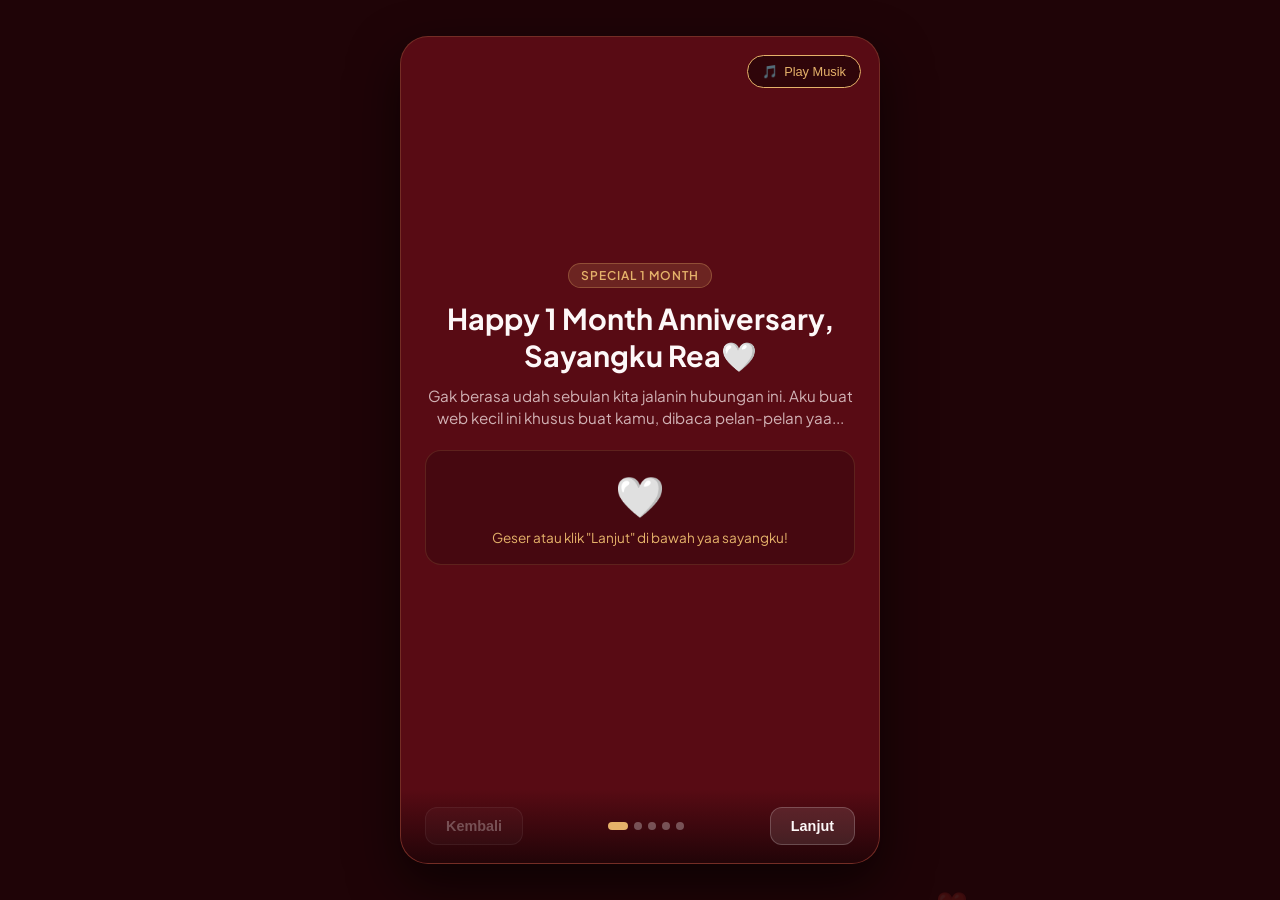
==== index.html/index.html @ ec97b92f "Add files via upload" ====
<!DOCTYPE html>
<html lang="id">
<head>
  <meta charset="UTF-8" />
  <meta name="viewport" content="width=device-width, initial-scale=1.0" />
  <title>Happy 1st Month, Sayangku Rea🤍</title>

  <!-- Google Fonts: Plus Jakarta Sans & Caveat (Tulisan Tangan) -->
  <link rel="preconnect" href="https://fonts.googleapis.com">
  <link rel="preconnect" href="https://fonts.gstatic.com" crossorigin>
  <link href="https://fonts.googleapis.com/css2?family=Caveat:wght@600;700&family=Plus+Jakarta+Sans:wght@400;500;600;700&display=swap" rel="stylesheet">

  <!-- Hubungkan ke File CSS -->
  <link rel="stylesheet" href="style.css">
</head>
<body>

  <!-- Background Love Melayang Naik -->
  <div class="floating-hearts-bg" id="hearts-container"></div>

  <div class="app-container">
    
    <!-- AUDIO PEMBANTU (Ganti URL mp3 jika ada lagu kesukaan kalian) -->
    <audio id="bg-music" loop preload="auto">
      <source src="ssstik.io_1792016127922.mp3" type="audio/mpeg">
    </audio>

    <!-- Tombol Musik -->
    <button class="music-btn" id="music-toggle" onclick="toggleMusic()">
      <span id="music-icon">🎵</span> <span id="music-text">Play Musik</span>
    </button>

    <!-- CONTAINER SLIDES -->
    <div class="slides-wrapper">

      <!-- SLIDE 1: WELCOME SCREEN -->
      <div class="slide active" id="slide-1">
        <div class="badge">Special 1 Month</div>
        <h1>Happy 1 Month Anniversary, Sayangku Rea🤍</h1>
        <p class="subtitle">Gak berasa udah sebulan kita jalanin hubungan ini. Aku buat web kecil ini khusus buat kamu, dibaca pelan-pelan yaa...</p>
        
        <div class="card-box" style="text-align: center; background: rgba(0,0,0,0.2);">
          <div style="font-size: 2.5rem; margin-bottom: 8px;">🤍</div>
          <p style="font-size: 0.85rem; color: var(--accent-gold);">Geser atau klik "Lanjut" di bawah yaa sayangku!</p>
        </div>
      </div>

      <!-- SLIDE 2: PERJALANAN 30 HARI -->
      <div class="slide" id="slide-2">
        <div class="badge">Refleksi Singkat</div>
        <h1>30 Hari Pertama Kita 🤍</h1>
        <p class="subtitle">Sebulan ini mungkin keliatannya singkat, tapi banyak banget cerita kecil yang bikin aku makin nyaman sama kamu.</p>

        <div class="card-box">
          <p style="font-size: 0.9rem; color: var(--text-light); line-height: 1.5;">
            "Makasih ya sayangku udah mau sabar nemenin aku, nemenin ngobrol hal-hal random, sampai dengerin keluh kesah aku. Kamu itu bikin hari-hari aku jauh lebih tenang tapi berwarna."
          </p>
        </div>

        <div class="card-box">
          <p style="font-size: 0.9rem; color: var(--text-light); line-height: 1.5;">
            "Semoga di bulan-bulan berikutnya hubungan kita lebih baik, makin terbuka, dan bisa lewati hal manis maupun sulit bareng-bareng."
          </p>
        </div>
      </div>

      <!-- SLIDE 3: ALBUM WANITA CANTIK -->
      <div class="slide" id="slide-3">
        <div class="badge">Favorite Views</div>
        <h1>Wanita Cantiknya Bragga🤍</h1>
        <p class="subtitle">Top four pap favv akuu🤍🤍🤍🤍.</p>

        <div class="polaroid-grid">
          <div class="polaroid" style="--rot: -3deg;">
            <img src="WhatsApp Image 2026-10-15 at 05.25.35 (2).jpeg?auto=format&fit=crop&w=400&q=80" alt="Foto Pacar 1">
            <div class="polaroid-caption">ini cantik banget gilaa!</div>
          </div>

          <div class="polaroid" style="--rot: 3deg;">
            <img src="WhatsApp Image 2026-10-15 at 05.25.35 (1).jpeg?auto=format&fit=crop&w=400&q=80" alt="Foto Pacar 2">
            <div class="polaroid-caption">Cemberuut gemecc</div>
          </div>

          <div class="polaroid" style="--rot: -2deg;">
            <img src="WhatsApp Image 2026-10-15 at 05.25.37.jpeg?auto=format&fit=crop&w=400&q=80" alt="Foto Pacar 3">
            <div class="polaroid-caption">ini seakan ngomong "aku yang paling baddie"</div>
          </div>

          <div class="polaroid" style="--rot: 4deg;">
            <img src="WhatsApp Image 2026-10-15 at 05.25.39.jpeg?auto=format&fit=crop&w=400&q=80" alt="Foto Pacar 4">
            <div class="polaroid-caption">manis banget ini senyum jujur</div>
          </div>
        </div>
      </div>

      <!-- SLIDE 4: HAL KECIL YANG BIKIN SAYANG -->
      <div class="slide" id="slide-4">
        <div class="badge">Things I Love</div>
        <h1>Hal Kecil tentang Kamu 🤍</h1>
        <p class="subtitle">Beberapa hal dari kamu yang tanpa kamu sadari selalu bikin aku bersyukur punya kamu.</p>

        <div class="checklist">
          <div class="check-item">
            <span class="check-icon">🤍</span>
            <span>Cara kamu perhatian sama hal-hal sepele.</span>
          </div>
          <div class="check-item">
            <span class="check-icon">🤍</span>
            <span>Ketawa kamu pas lagi cerita hal lucu.</span>
          </div>
          <div class="check-item">
            <span class="check-icon">🤍</span>
            <span>Momen pas kamu lagi ngambek tipis tapi gemes.</span>
          </div>
          <div class="check-item">
            <span class="check-icon">🤍</span>
            <span>Sikap kamu yang selalu berusaha ngertiin aku.</span>
          </div>
        </div>
      </div>

      <!-- SLIDE 5: SURAT DIGITAL & WhatsApp -->
      <div class="slide" id="slide-5">
        <div class="badge">Letter For You</div>
        <h1>Pesan Khusus Buat Kamu ✉️</h1>
        <p class="subtitle">Klik amplop di bawah ini untuk buka surat kecil dari aku ya sayangg!</p>

        <div class="envelope-wrapper" onclick="openLetter()">
          <div class="envelope">
            <div style="font-size: 2.5rem; margin-bottom: 8px;">💌</div>
            <div style="font-weight: 700; color: var(--accent-gold); font-size: 1rem;">Klik Untuk Buka Surat</div>
            <div style="font-size: 0.75rem; color: var(--text-muted); margin-top: 4px;">Khusus dibuka oleh pacar aku</div>
          </div>
        </div>

        
    </div>

    <!-- POPUP SURAT -->
    <div class="letter-popup" id="letter-modal">
      <div class="letter-content">
        <h2>Halo Sayangku..❤️</h2>
        <p>Happy 1 month anniversary bbyyy!</p>
        <p>Gak kerasa banget udah sebulan berlalu sejak kita mulai jalanin hubungan ini bareng-bareng. Thank you so much ya bbyy udah hadir dan bawa banyak warna baru di hari-hari aku.</p>
        <p>Aku tau kita masih sama-sama belajar dan penyesuaian, tapi aku happy banget lewati prosesnya bareng kamu. Makasih udah selalu sabar, nemenin obrolan random, dan bikin aku ngerasa nyaman.</p>
        <p>Semoga ke depannya kita makin saling sayangg, makin saling paham, dan bisa terus sama-sama ya. Love you❤️❤️❤️!</p>
        <button class="close-letter-btn" onclick="closeLetter()">Tutup Surat</button>
      </div>
    </div>

    <!-- NAVIGASI BOTTOM BAR -->
    <div class="nav-bar">
      <button class="btn-nav" id="btn-prev" onclick="changeSlide(-1)" disabled>Kembali</button>
      
      <div class="dots-indicator" id="dots-container">
        <div class="dot active"></div>
        <div class="dot"></div>
        <div class="dot"></div>
        <div class="dot"></div>
        <div class="dot"></div>
      </div>

      <button class="btn-nav" id="btn-next" onclick="changeSlide(1)">Lanjut</button>
    </div>

  </div>

  <!-- Hubungkan ke File JavaScript -->
  <script src="script.js"></script>
</body>
</html>
---- index.html/style.css ----
/* =========================================================
   1. VARIABEL & RESET DASAR
   ========================================================= */
:root {
  --bg-dark: #1F0407;
  --maroon-main: #580B14;
  --maroon-card: #3B060D;
  --maroon-light: #8A1524;
  --accent-gold: #E5B26A;
  --text-light: #FDF8F8;
  --text-muted: #D1B2B5;
  --font-sans: 'Plus Jakarta Sans', sans-serif;
  --font-hand: 'Caveat', cursive;
}

* {
  box-sizing: border-box;
  margin: 0;
  padding: 0;
}

body {
  background-color: var(--bg-dark);
  color: var(--text-light);
  font-family: var(--font-sans);
  min-height: 100vh;
  display: flex;
  justify-content: center;
  align-items: center;
  overflow-x: hidden;
  position: relative;
}

/* Container Animasi Love Melayang di Background */
.floating-hearts-bg {
  position: fixed;
  top: 0; left: 0; width: 100%; height: 100%;
  pointer-events: none;
  overflow: hidden;
  z-index: 0;
}

.floating-heart {
  position: absolute;
  bottom: -20px;
  color: rgba(255, 255, 255, 0.15);
  animation: riseUp linear infinite;
}

@keyframes riseUp {
  0% {
    transform: translateY(0) scale(0.6) rotate(0deg);
    opacity: 0;
  }
  20% {
    opacity: 0.6;
  }
  80% {
    opacity: 0.6;
  }
  100% {
    transform: translateY(-105vh) scale(1.2) rotate(360deg);
    opacity: 0;
  }
}

/* Container Pembungkus Aplikasi */
.app-container {
  width: 100%;
  max-width: 480px;
  height: 100vh;
  max-height: 860px;
  background: var(--maroon-main);
  box-shadow: 0 20px 50px rgba(0, 0, 0, 0.6);
  position: relative;
  display: flex;
  flex-direction: column;
  overflow: hidden;
  z-index: 1;
}

@media (min-width: 500px) {
  .app-container {
    border-radius: 28px;
    height: 92vh;
    border: 1px solid rgba(229, 178, 106, 0.2);
  }
}

/* =========================================================
   2. MUSIC PLAYER FLOATING
   ========================================================= */
.music-btn {
  position: absolute;
  top: 18px;
  right: 18px;
  z-index: 100;
  background: rgba(31, 4, 7, 0.7);
  border: 1px solid var(--accent-gold);
  color: var(--accent-gold);
  padding: 8px 14px;
  border-radius: 20px;
  font-size: 0.8rem;
  cursor: pointer;
  display: flex;
  align-items: center;
  gap: 6px;
  backdrop-filter: blur(8px);
  transition: all 0.3s ease;
}

.music-btn:hover {
  transform: scale(1.05);
  background: var(--accent-gold);
  color: var(--bg-dark);
}

/* =========================================================
   3. TAMPILAN SLIDE & NAVIGASI
   ========================================================= */
.slides-wrapper {
  flex: 1;
  position: relative;
  width: 100%;
  height: 100%;
}

.slide {
  position: absolute;
  top: 0; left: 0;
  width: 100%; height: 100%;
  padding: 30px 24px 90px 24px;
  display: flex;
  flex-direction: column;
  justify-content: center;
  align-items: center;
  text-align: center;
  opacity: 0;
  visibility: hidden;
  transition: all 0.5s cubic-bezier(0.4, 0, 0.2, 1);
  transform: translateY(20px);
  overflow-y: auto;
}

.slide.active {
  opacity: 1;
  visibility: visible;
  transform: translateY(0);
}

/* Tombol Navigasi Bawah */
.nav-bar {
  position: absolute;
  bottom: 0; left: 0; width: 100%;
  padding: 18px 24px;
  display: flex;
  justify-content: space-between;
  align-items: center;
  background: linear-gradient(to top, rgba(31,4,7,0.95), transparent);
  z-index: 10;
}

.btn-nav {
  background: rgba(255, 255, 255, 0.1);
  color: var(--text-light);
  border: 1px solid rgba(255, 255, 255, 0.2);
  padding: 10px 20px;
  border-radius: 12px;
  font-weight: 600;
  font-size: 0.9rem;
  cursor: pointer;
  transition: all 0.2s ease;
}

.btn-nav:hover:not(:disabled) {
  background: var(--accent-gold);
  color: var(--bg-dark);
  border-color: var(--accent-gold);
}

.btn-nav:disabled {
  opacity: 0.3;
  cursor: not-allowed;
}

.dots-indicator {
  display: flex;
  gap: 6px;
}

.dot {
  width: 8px;
  height: 8px;
  border-radius: 50%;
  background: rgba(255, 255, 255, 0.3);
  transition: all 0.3s ease;
}

.dot.active {
  background: var(--accent-gold);
  width: 20px;
  border-radius: 10px;
}

/* =========================================================
   4. ELEMEN DEKORASI & TEKS
   ========================================================= */
.badge {
  background: rgba(229, 178, 106, 0.15);
  color: var(--accent-gold);
  border: 1px solid rgba(229, 178, 106, 0.3);
  padding: 4px 12px;
  border-radius: 20px;
  font-size: 0.75rem;
  font-weight: 600;
  letter-spacing: 1px;
  margin-bottom: 12px;
  text-transform: uppercase;
}

h1 {
  font-size: 1.8rem;
  font-weight: 700;
  color: var(--text-light);
  margin-bottom: 10px;
  line-height: 1.3;
}

p.subtitle {
  color: var(--text-muted);
  font-size: 0.95rem;
  line-height: 1.5;
  margin-bottom: 20px;
}

.card-box {
  background: var(--maroon-card);
  border: 1px solid rgba(229, 178, 106, 0.15);
  border-radius: 16px;
  padding: 18px;
  width: 100%;
  margin-bottom: 12px;
  text-align: left;
}

/* =========================================================
   5. STYLES KHUSUS SLIDE 3: ALBUM WANITA CANTIK
   ========================================================= */
.polaroid-grid {
  display: grid;
  grid-template-columns: 1fr 1fr;
  gap: 12px;
  width: 100%;
  margin-top: 10px;
}

.polaroid {
  background: #FFFFFF;
  padding: 8px 8px 12px 8px;
  border-radius: 6px;
  box-shadow: 0 8px 16px rgba(0,0,0,0.4);
  transform: rotate(var(--rot));
  transition: all 0.3s ease;
}

.polaroid:hover {
  transform: scale(1.05) rotate(0deg);
  z-index: 5;
}

.polaroid img {
  width: 100%;
  height: 130px;
  object-fit: cover;
  border-radius: 4px;
}

.polaroid-caption {
  color: #222;
  font-family: var(--font-hand);
  font-size: 1.1rem;
  margin-top: 6px;
  text-align: center;
  line-height: 1.1;
}

/* =========================================================
   6. STYLES KHUSUS SLIDE 4: HAL KECIL
   ========================================================= */
.checklist {
  display: flex;
  flex-direction: column;
  gap: 10px;
  width: 100%;
}

.check-item {
  display: flex;
  align-items: center;
  gap: 12px;
  background: rgba(0, 0, 0, 0.2);
  padding: 12px 14px;
  border-radius: 12px;
  border: 1px solid rgba(255, 255, 255, 0.05);
  text-align: left;
  font-size: 0.9rem;
}

.check-icon {
  color: var(--accent-gold);
  font-size: 1.1rem;
}

/* =========================================================
   7. STYLES KHUSUS SLIDE 5: AMPLOP SURAT DIGITAL
   ========================================================= */
.envelope-wrapper {
  width: 100%;
  max-width: 280px;
  margin: 15px auto;
  cursor: pointer;
}

.envelope {
  background: var(--maroon-light);
  border: 2px dashed var(--accent-gold);
  border-radius: 16px;
  padding: 24px;
  position: relative;
  transition: all 0.3s ease;
}

.envelope:hover {
  transform: translateY(-4px);
  background: #9E1B2D;
}

.letter-popup {
  position: fixed;
  top: 0; left: 0; width: 100%; height: 100%;
  background: rgba(0, 0, 0, 0.85);
  backdrop-filter: blur(5px);
  z-index: 200;
  display: flex;
  justify-content: center;
  align-items: center;
  padding: 20px;
  opacity: 0;
  pointer-events: none;
  transition: all 0.3s ease;
}

.letter-popup.show {
  opacity: 1;
  pointer-events: auto;
}

.letter-content {
  background: #FFFBF5;
  color: #333;
  padding: 24px;
  border-radius: 20px;
  max-width: 400px;
  width: 100%;
  max-height: 80vh;
  overflow-y: auto;
  text-align: left;
  box-shadow: 0 10px 30px rgba(0,0,0,0.5);
  position: relative;
}

.letter-content h2 {
  font-family: var(--font-hand);
  font-size: 2rem;
  color: var(--maroon-main);
  margin-bottom: 12px;
}

.letter-content p {
  font-size: 0.95rem;
  line-height: 1.6;
  color: #444;
  margin-bottom: 12px;
}

.close-letter-btn {
  margin-top: 15px;
  width: 100%;
  background: var(--maroon-main);
  color: #fff;
  border: none;
  padding: 12px;
  border-radius: 10px;
  font-weight: 600;
  cursor: pointer;
}

/* Tombol WhatsApp */
.btn-wa {
  background: #25D366;
  color: #fff;
  text-decoration: none;
  padding: 12px 20px;
  border-radius: 12px;
  font-weight: 600;
  font-size: 0.9rem;
  display: inline-flex;
  align-items: center;
  gap: 8px;
  margin-top: 15px;
  box-shadow: 0 4px 12px rgba(37, 211, 102, 0.3);
}
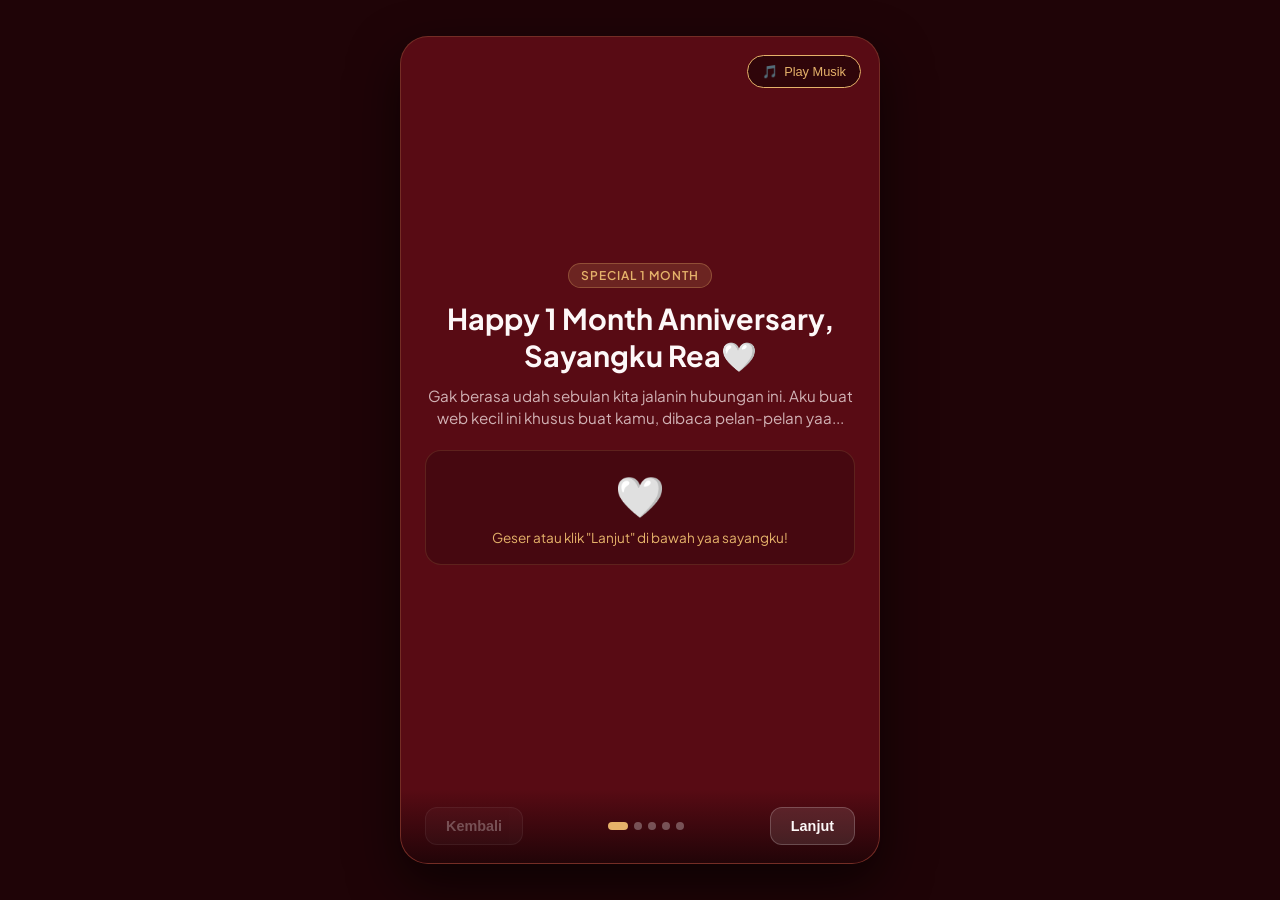
==== commit 369ea72f: "Add files via upload" ====
--- a/index.html/index.html
+++ b/index.html/index.html
@@ -15,11 +15,9 @@
 </head>
 <body>
 
-  <!-- Background Love Melayang Naik -->
-  <div class="floating-hearts-bg" id="hearts-container"></div>
 
   <div class="app-container">
-    
+    <div class="floating-hearts-bg" id="hearts-container"></div>
     <!-- AUDIO PEMBANTU (Ganti URL mp3 jika ada lagu kesukaan kalian) -->
     <audio id="bg-music" loop preload="auto">
       <source src="ssstik.io_1792016127922.mp3" type="audio/mpeg">
--- a/index.html/style.css
+++ b/index.html/style.css
@@ -33,11 +33,11 @@
 
 /* Container Animasi Love Melayang di Background */
 .floating-hearts-bg {
-  position: fixed;
+  position: absolute;
   top: 0; left: 0; width: 100%; height: 100%;
   pointer-events: none;
   overflow: hidden;
-  z-index: 0;
+  z-index: 1;
 }
 
 .floating-heart {
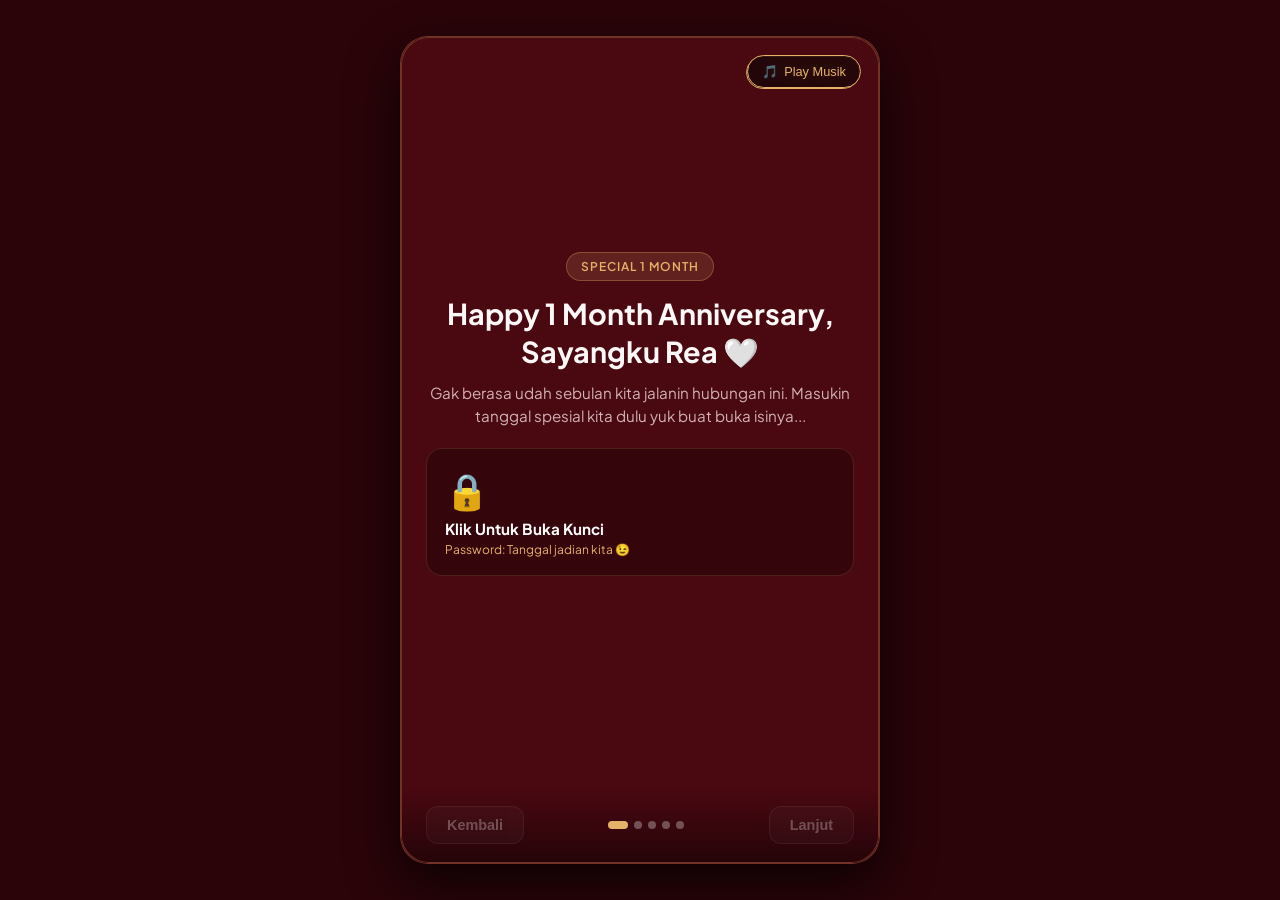
==== commit 1afa5c0b: "Add files via upload" ====
--- a/index.html/index.html
+++ b/index.html/index.html
@@ -167,3 +167,215 @@
   <script src="script.js"></script>
 </body>
 </html>
+<!DOCTYPE html>
+<html lang="id">
+<head>
+  <meta charset="UTF-8" />
+  <meta name="viewport" content="width=device-width, initial-scale=1.0" />
+  <title>Happy 1st Month, Rea! ❤️</title>
+
+  <!-- Google Fonts -->
+  <link rel="preconnect" href="https://fonts.googleapis.com">
+  <link rel="preconnect" href="https://fonts.gstatic.com" crossorigin>
+  <link href="https://fonts.googleapis.com/css2?family=Caveat:wght@600;700&family=Plus+Jakarta+Sans:wght@400;500;600;700&display=swap" rel="stylesheet">
+
+  <link rel="stylesheet" href="style.css">
+</head>
+<body>
+
+  <div class="app-container">
+    <!-- Kontainer Love Melayang di Dalam Frame -->
+    <div class="floating-hearts-bg" id="hearts-container"></div>
+    
+    <!-- Audio Background -->
+    <audio id="bg-music" loop preload="auto">
+      <source src="https://assets.mixkit.co/music/preview/mixkit-a-very-happy-ukulele-1108.mp3" type="audio/mpeg">
+    </audio>
+
+    <!-- Tombol Play Musik -->
+    <button class="music-btn" id="music-toggle" onclick="toggleMusic()">
+      <span id="music-icon">🎵</span> <span id="music-text">Play Musik</span>
+    </button>
+
+    <!-- CONTAINER SLIDES -->
+    <div class="slides-wrapper">
+
+      <!-- SLIDE 1: WELCOME SCREEN (DILENGKAPI TOMBOL BUKA KUNCI) -->
+      <div class="slide active" id="slide-1">
+        <div class="badge">SPECIAL 1 MONTH</div>
+        <h1>Happy 1 Month Anniversary, Sayangku Rea 🤍</h1>
+        <p class="subtitle">Gak berasa udah sebulan kita jalanin hubungan ini. Masukin tanggal spesial kita dulu yuk buat buka isinya...</p>
+        
+        <div class="card-box lock-box" onclick="openLockModal()">
+          <div class="lock-icon" id="lock-icon-display">🔒</div>
+          <div class="lock-title" id="lock-status-text">Klik Untuk Buka Kunci</div>
+          <p style="font-size: 0.75rem; color: var(--accent-gold); margin-top: 4px;" id="lock-sub-text">Password: Tanggal jadian kita 😉</p>
+        </div>
+      </div>
+
+      <!-- SLIDE 2: PERJALANAN 30 HARI -->
+      <div class="slide" id="slide-2">
+        <div class="badge">REFLEKSI SINGKAT</div>
+        <h1>30 Hari Pertama Kita ✨</h1>
+        <p class="subtitle">Sebulan ini mungkin keliatannya singkat, tapi banyak banget cerita kecil yang bikin aku makin nyaman sama kamu, Rea.</p>
+
+        <div class="card-box">
+          <p style="font-size: 0.9rem; color: var(--text-light); line-height: 1.5;">
+            "Makasih ya udah mau sabar nemenin aku, nemenin ngobrol hal-hal random, sampai dengerin keluh kesah aku. Kamu itu bikin hari-hari aku jauh lebih berwarna."
+          </p>
+        </div>
+
+        <div class="card-box">
+          <p style="font-size: 0.9rem; color: var(--text-light); line-height: 1.5;">
+            "Semoga di bulan-bulan berikutnya kita makin kompak, makin terbuka, dan bisa lewati hal manis maupun sulit bareng-bareng."
+          </p>
+        </div>
+      </div>
+
+      <!-- SLIDE 3: ALBUM WANITA CANTIK -->
+      <div class="slide" id="slide-3">
+        <div class="badge">FAVORITE VIEWS</div>
+        <h1>Album Wanita Cantik 📸</h1>
+        <p class="subtitle">Kumpulan foto favorit kamu yang selalu sukses bikin aku senyum-senyum sendiri.</p>
+
+        <div class="polaroid-grid">
+          <div class="polaroid" style="--rot: -3deg;">
+            <img src="https://images.unsplash.com/photo-1534528741775-53994a69daeb?auto=format&fit=crop&w=400&q=80" alt="Foto Rea 1">
+            <div class="polaroid-caption">Cantik banget! 😍</div>
+          </div>
+
+          <div class="polaroid" style="--rot: 3deg;">
+            <img src="https://images.unsplash.com/photo-1517841905240-472988babdf9?auto=format&fit=crop&w=400&q=80" alt="Foto Rea 2">
+            <div class="polaroid-caption">Senyum favoritku ✨</div>
+          </div>
+
+          <div class="polaroid" style="--rot: -2deg;">
+            <img src="https://images.unsplash.com/photo-1524504388940-b1c1722653e1?auto=format&fit=crop&w=400&q=80" alt="Foto Rea 3">
+            <div class="polaroid-caption">Gemas selalu 🔥</div>
+          </div>
+
+          <div class="polaroid" style="--rot: 4deg;">
+            <img src="https://images.unsplash.com/photo-1494790108377-be9c29b29330?auto=format&fit=crop&w=400&q=80" alt="Foto Rea 4">
+            <div class="polaroid-caption">Moodbooster-ku 💕</div>
+          </div>
+        </div>
+      </div>
+
+      <!-- SLIDE 4: HAL KECIL YANG BIKIN SAYANG -->
+      <div class="slide" id="slide-4">
+        <div class="badge">THINGS I LOVE</div>
+        <h1>Hal Kecil tentang Kamu 💭</h1>
+        <p class="subtitle">Beberapa hal dari kamu yang tanpa kamu sadari selalu bikin aku bersyukur punya kamu.</p>
+
+        <div class="checklist">
+          <div class="check-item">
+            <span class="check-icon">🤍</span>
+            <span>Cara kamu perhatian sama hal-hal sepele.</span>
+          </div>
+          <div class="check-item">
+            <span class="check-icon">🤍</span>
+            <span>Ketawa kamu pas lagi cerita hal lucu.</span>
+          </div>
+          <div class="check-item">
+            <span class="check-icon">🤍</span>
+            <span>Momen pas kamu lagi ngambek tipis tapi gemes.</span>
+          </div>
+          <div class="check-item">
+            <span class="check-icon">🤍</span>
+            <span>Sikap kamu yang selalu berusaha ngertiin aku.</span>
+          </div>
+        </div>
+      </div>
+
+      <!-- SLIDE 5: SURAT DIGITAL & WhatsApp -->
+      <div class="slide" id="slide-5">
+        <div class="badge">LETTER FOR YOU</div>
+        <h1>Pesan Khusus Buat Kamu ✉️</h1>
+        <p class="subtitle">Klik amplop di bawah ini untuk buka surat kecil dari aku ya!</p>
+
+        <div class="envelope-wrapper" onclick="openLetter()">
+          <div class="envelope">
+            <div style="font-size: 2.5rem; margin-bottom: 8px;">💌</div>
+            <div style="font-weight: 700; color: var(--accent-gold); font-size: 1rem;">Klik Untuk Buka Surat</div>
+            <div style="font-size: 0.75rem; color: var(--text-muted); margin-top: 4px;">Khusus dibuka oleh Rea</div>
+          </div>
+        </div>
+
+        <a href="https://wa.me/?text=Makasih%20ya%20buat%20websitenya,%20happy%201%20month%20anniversary%20juga%20sayang!%20❤️" target="_blank" class="btn-wa">
+          <span>💬</span> Balas Pesan ke WhatsApp
+        </a>
+      </div>
+
+    </div>
+
+    <!-- POPUP MODAL UNTUK MASUKIN TANGGAL JADIAN -->
+    <div class="lock-modal" id="lock-modal">
+      <div class="lock-modal-content">
+        <h3>Tanggal Berapa Kita Jadian? 🔑</h3>
+        <p>Pilih tanggal, bulan, dan tahun pas kita resmi jadian yaa!</p>
+
+        <div class="date-inputs">
+          <select id="date-day">
+            <option value="">Tgl</option>
+            <!-- Diisi lewat JS / manual -->
+          </select>
+          <select id="date-month">
+            <option value="">Bulan</option>
+            <option value="01">Januari</option>
+            <option value="02">Februari</option>
+            <option value="03">Maret</option>
+            <option value="04">April</option>
+            <option value="05">Mei</option>
+            <option value="06">Juni</option>
+            <option value="07">Juli</option>
+            <option value="08">Agustus</option>
+            <option value="09">September</option>
+            <option value="10">Oktober</option>
+            <option value="11">November</option>
+            <option value="12">Desember</option>
+          </select>
+          <select id="date-year">
+            <option value="">Tahun</option>
+            <option value="2025">2025</option>
+            <option value="2026">2026</option>
+          </select>
+        </div>
+
+        <div class="error-msg" id="lock-error-msg">Tanggalnya salah nih sayang, coba ingat-ingat lagi! 😜</div>
+
+        <button class="btn-unlock" onclick="checkDatePasscode()">Buka Kunci ❤️</button>
+      </div>
+    </div>
+
+    <!-- POPUP SURAT -->
+    <div class="letter-popup" id="letter-modal">
+      <div class="letter-content">
+        <h2>Dear Rea... 🤍</h2>
+        <p>Happy 1 month anniversary yaa!</p>
+        <p>Honestly, gak kerasa banget udah one month kita jalanin hubungan ini bareng-bareng. Thank you so much ya udah hadir dan bawa vibrant colors baru di hari-hari aku.</p>
+        <p>Even though kita masih sama-sama learning and adapting, aku happy banget bisa lewati the process ini bareng kamu. Makasih ya udah selalu patient, nemenin ngobrol random, dan bikin aku ngerasa super comfy.</p>
+        <p>Semoga kedepannya kita makin solid, makin connect, dan bisa terus bareng-bareng ya. Love you!</p>
+        <button class="close-letter-btn" onclick="closeLetter()">Tutup Surat</button>
+      </div>
+    </div>
+
+    <!-- NAVIGASI BOTTOM BAR -->
+    <div class="nav-bar">
+      <button class="btn-nav" id="btn-prev" onclick="changeSlide(-1)" disabled>Kembali</button>
+      
+      <div class="dots-indicator" id="dots-container">
+        <div class="dot active"></div>
+        <div class="dot"></div>
+        <div class="dot"></div>
+        <div class="dot"></div>
+        <div class="dot"></div>
+      </div>
+
+      <button class="btn-nav" id="btn-next" onclick="changeSlide(1)" id="next-btn-nav" disabled>Lanjut</button>
+    </div>
+
+  </div>
+
+  <script src="script.js"></script>
+</body>
+</html>
--- a/index.html/style.css
+++ b/index.html/style.css
@@ -409,4 +409,478 @@
   gap: 8px;
   margin-top: 15px;
   box-shadow: 0 4px 12px rgba(37, 211, 102, 0.3);
+}
+:root {
+  --bg-dark: #2A0409;
+  --maroon-main: #4A0811;
+  --maroon-card: #35050C;
+  --maroon-light: #6E0F1D;
+  --accent-gold: #E5B26A;
+  --text-light: #FDF8F8;
+  --text-muted: #D1B2B5;
+  --font-sans: 'Plus Jakarta Sans', sans-serif;
+  --font-hand: 'Caveat', cursive;
+}
+
+* {
+  box-sizing: border-box;
+  margin: 0;
+  padding: 0;
+}
+
+body {
+  background-color: var(--bg-dark);
+  color: var(--text-light);
+  font-family: var(--font-sans);
+  min-height: 100vh;
+  display: flex;
+  justify-content: center;
+  align-items: center;
+  overflow-x: hidden;
+  position: relative;
+}
+
+/* Animasi Love Terbang di Dalam Frame */
+.floating-hearts-bg {
+  position: absolute;
+  top: 0;
+  left: 0;
+  width: 100%;
+  height: 100%;
+  pointer-events: none;
+  overflow: hidden;
+  z-index: 1;
+}
+
+.floating-heart {
+  position: absolute;
+  bottom: -40px;
+  color: rgba(255, 255, 255, 0.4);
+  font-size: 20px;
+  user-select: none;
+  animation: floatUp linear forwards;
+}
+
+@keyframes floatUp {
+  0% {
+    transform: translateY(0) scale(0.8) rotate(0deg);
+    opacity: 0;
+  }
+  15% {
+    opacity: 0.7;
+  }
+  85% {
+    opacity: 0.7;
+  }
+  100% {
+    transform: translateY(-110vh) scale(1.3) rotate(360deg);
+    opacity: 0;
+  }
+}
+
+/* App Box Container */
+.app-container {
+  width: 100%;
+  max-width: 480px;
+  height: 100vh;
+  max-height: 860px;
+  background: var(--maroon-main);
+  box-shadow: 0 20px 50px rgba(0, 0, 0, 0.7);
+  position: relative;
+  display: flex;
+  flex-direction: column;
+  overflow: hidden;
+  z-index: 1;
+}
+
+@media (min-width: 500px) {
+  .app-container {
+    border-radius: 28px;
+    height: 92vh;
+    border: 1px solid rgba(229, 178, 106, 0.25);
+  }
+}
+
+/* Music Button */
+.music-btn {
+  position: absolute;
+  top: 18px;
+  right: 18px;
+  z-index: 100;
+  background: rgba(31, 4, 7, 0.75);
+  border: 1px solid var(--accent-gold);
+  color: var(--accent-gold);
+  padding: 8px 14px;
+  border-radius: 20px;
+  font-size: 0.8rem;
+  cursor: pointer;
+  display: flex;
+  align-items: center;
+  gap: 6px;
+  backdrop-filter: blur(8px);
+}
+
+/* Slides */
+.slides-wrapper {
+  flex: 1;
+  position: relative;
+  width: 100%;
+  height: 100%;
+}
+
+.slide {
+  position: absolute;
+  top: 0; left: 0;
+  width: 100%; height: 100%;
+  padding: 30px 24px 90px 24px;
+  display: flex;
+  flex-direction: column;
+  justify-content: center;
+  align-items: center;
+  text-align: center;
+  opacity: 0;
+  visibility: hidden;
+  transition: all 0.5s cubic-bezier(0.4, 0, 0.2, 1);
+  transform: translateY(20px);
+  overflow-y: auto;
+}
+
+.slide.active {
+  opacity: 1;
+  visibility: visible;
+  transform: translateY(0);
+}
+
+/* Lock Box */
+.lock-box {
+  text-align: center;
+  background: rgba(0, 0, 0, 0.3);
+  cursor: pointer;
+  border: 1px dashed var(--accent-gold);
+  transition: all 0.3s ease;
+}
+
+.lock-box:hover {
+  background: rgba(229, 178, 106, 0.1);
+  transform: scale(1.02);
+}
+
+.lock-icon {
+  font-size: 2.2rem;
+  margin-bottom: 6px;
+}
+
+.lock-title {
+  font-weight: 700;
+  color: #fff;
+  font-size: 0.95rem;
+}
+
+/* Lock Modal */
+.lock-modal {
+  position: absolute;
+  top: 0; left: 0; width: 100%; height: 100%;
+  background: rgba(20, 2, 5, 0.9);
+  backdrop-filter: blur(8px);
+  z-index: 150;
+  display: flex;
+  justify-content: center;
+  align-items: center;
+  padding: 20px;
+  opacity: 0;
+  pointer-events: none;
+  transition: all 0.3s ease;
+}
+
+.lock-modal.show {
+  opacity: 1;
+  pointer-events: auto;
+}
+
+.lock-modal-content {
+  background: var(--maroon-card);
+  border: 1px solid var(--accent-gold);
+  padding: 24px;
+  border-radius: 20px;
+  width: 100%;
+  max-width: 360px;
+  text-align: center;
+  box-shadow: 0 10px 30px rgba(0, 0, 0, 0.8);
+}
+
+.lock-modal-content h3 {
+  font-size: 1.1rem;
+  color: var(--text-light);
+  margin-bottom: 6px;
+}
+
+.lock-modal-content p {
+  font-size: 0.82rem;
+  color: var(--text-muted);
+  margin-bottom: 18px;
+}
+
+.date-inputs {
+  display: flex;
+  gap: 8px;
+  justify-content: center;
+  margin-bottom: 12px;
+}
+
+.date-inputs select {
+  background: rgba(0, 0, 0, 0.4);
+  color: var(--accent-gold);
+  border: 1px solid rgba(229, 178, 106, 0.4);
+  padding: 10px 8px;
+  border-radius: 10px;
+  font-size: 0.85rem;
+  font-weight: 600;
+  outline: none;
+  cursor: pointer;
+}
+
+.error-msg {
+  color: #FF6B6B;
+  font-size: 0.78rem;
+  margin-bottom: 12px;
+  display: none;
+}
+
+.btn-unlock {
+  background: var(--accent-gold);
+  color: var(--bg-dark);
+  border: none;
+  width: 100%;
+  padding: 12px;
+  border-radius: 12px;
+  font-weight: 700;
+  font-size: 0.9rem;
+  cursor: pointer;
+  transition: transform 0.2s ease;
+}
+
+.btn-unlock:hover {
+  transform: scale(1.02);
+}
+
+/* Navigasi Bar Bawah */
+.nav-bar {
+  position: absolute;
+  bottom: 0; left: 0; width: 100%;
+  padding: 18px 24px;
+  display: flex;
+  justify-content: space-between;
+  align-items: center;
+  background: linear-gradient(to top, rgba(35, 4, 8, 0.95), transparent);
+  z-index: 10;
+}
+
+.btn-nav {
+  background: rgba(255, 255, 255, 0.1);
+  color: var(--text-light);
+  border: 1px solid rgba(255, 255, 255, 0.2);
+  padding: 10px 20px;
+  border-radius: 12px;
+  font-weight: 600;
+  font-size: 0.9rem;
+  cursor: pointer;
+}
+
+.btn-nav:hover:not(:disabled) {
+  background: var(--accent-gold);
+  color: var(--bg-dark);
+}
+
+.btn-nav:disabled {
+  opacity: 0.3;
+  cursor: not-allowed;
+}
+
+.dots-indicator {
+  display: flex;
+  gap: 6px;
+}
+
+.dot {
+  width: 8px;
+  height: 8px;
+  border-radius: 50%;
+  background: rgba(255, 255, 255, 0.3);
+}
+
+.dot.active {
+  background: var(--accent-gold);
+  width: 20px;
+  border-radius: 10px;
+}
+
+/* Elements */
+.badge {
+  background: rgba(229, 178, 106, 0.15);
+  color: var(--accent-gold);
+  border: 1px solid rgba(229, 178, 106, 0.3);
+  padding: 6px 14px;
+  border-radius: 20px;
+  font-size: 0.75rem;
+  font-weight: 600;
+  letter-spacing: 1px;
+  margin-bottom: 14px;
+}
+
+h1 {
+  font-size: 1.8rem;
+  font-weight: 700;
+  color: var(--text-light);
+  margin-bottom: 12px;
+  line-height: 1.3;
+}
+
+p.subtitle {
+  color: var(--text-muted);
+  font-size: 0.95rem;
+  line-height: 1.5;
+  margin-bottom: 20px;
+}
+
+.card-box {
+  background: var(--maroon-card);
+  border: 1px solid rgba(229, 178, 106, 0.15);
+  border-radius: 16px;
+  padding: 18px;
+  width: 100%;
+  margin-bottom: 12px;
+  text-align: left;
+}
+
+.polaroid-grid {
+  display: grid;
+  grid-template-columns: 1fr 1fr;
+  gap: 12px;
+  width: 100%;
+}
+
+.polaroid {
+  background: #FFFFFF;
+  padding: 8px 8px 12px 8px;
+  border-radius: 6px;
+  transform: rotate(var(--rot));
+  box-shadow: 0 8px 16px rgba(0,0,0,0.4);
+}
+
+.polaroid img {
+  width: 100%;
+  height: 120px;
+  object-fit: cover;
+  border-radius: 4px;
+}
+
+.polaroid-caption {
+  color: #222;
+  font-family: var(--font-hand);
+  font-size: 1.1rem;
+  margin-top: 6px;
+}
+
+.checklist {
+  display: flex;
+  flex-direction: column;
+  gap: 10px;
+  width: 100%;
+}
+
+.check-item {
+  display: flex;
+  align-items: center;
+  gap: 12px;
+  background: rgba(0, 0, 0, 0.25);
+  padding: 12px 14px;
+  border-radius: 12px;
+  font-size: 0.9rem;
+  text-align: left;
+}
+
+.envelope-wrapper {
+  width: 100%;
+  max-width: 280px;
+  margin: 15px auto;
+  cursor: pointer;
+}
+
+.envelope {
+  background: var(--maroon-light);
+  border: 2px dashed var(--accent-gold);
+  border-radius: 16px;
+  padding: 24px;
+}
+
+.letter-popup {
+  position: fixed;
+  top: 0; left: 0; width: 100%; height: 100%;
+  background: rgba(0, 0, 0, 0.85);
+  backdrop-filter: blur(5px);
+  z-index: 200;
+  display: flex;
+  justify-content: center;
+  align-items: center;
+  padding: 20px;
+  opacity: 0;
+  pointer-events: none;
+  transition: all 0.3s ease;
+}
+
+.letter-popup.show {
+  opacity: 1;
+  pointer-events: auto;
+}
+
+.letter-content {
+  background: #FFFBF5;
+  color: #333;
+  padding: 24px;
+  border-radius: 20px;
+  max-width: 400px;
+  width: 100%;
+  max-height: 80vh;
+  overflow-y: auto;
+  text-align: left;
+}
+
+.letter-content h2 {
+  font-family: var(--font-hand);
+  font-size: 2rem;
+  color: var(--maroon-main);
+  margin-bottom: 12px;
+}
+
+.letter-content p {
+  font-size: 0.95rem;
+  line-height: 1.6;
+  color: #444;
+  margin-bottom: 12px;
+}
+
+.close-letter-btn {
+  margin-top: 15px;
+  width: 100%;
+  background: var(--maroon-main);
+  color: #fff;
+  border: none;
+  padding: 12px;
+  border-radius: 10px;
+  font-weight: 600;
+  cursor: pointer;
+}
+
+.btn-wa {
+  background: #25D366;
+  color: #fff;
+  text-decoration: none;
+  padding: 12px 20px;
+  border-radius: 12px;
+  font-weight: 600;
+  font-size: 0.9rem;
+  display: inline-flex;
+  align-items: center;
+  gap: 8px;
+  margin-top: 15px;
 }
--- a/index.html/style.css
+++ b/index.html/style.css
@@ -409,4 +409,478 @@
   gap: 8px;
   margin-top: 15px;
   box-shadow: 0 4px 12px rgba(37, 211, 102, 0.3);
+}
+:root {
+  --bg-dark: #2A0409;
+  --maroon-main: #4A0811;
+  --maroon-card: #35050C;
+  --maroon-light: #6E0F1D;
+  --accent-gold: #E5B26A;
+  --text-light: #FDF8F8;
+  --text-muted: #D1B2B5;
+  --font-sans: 'Plus Jakarta Sans', sans-serif;
+  --font-hand: 'Caveat', cursive;
+}
+
+* {
+  box-sizing: border-box;
+  margin: 0;
+  padding: 0;
+}
+
+body {
+  background-color: var(--bg-dark);
+  color: var(--text-light);
+  font-family: var(--font-sans);
+  min-height: 100vh;
+  display: flex;
+  justify-content: center;
+  align-items: center;
+  overflow-x: hidden;
+  position: relative;
+}
+
+/* Animasi Love Terbang di Dalam Frame */
+.floating-hearts-bg {
+  position: absolute;
+  top: 0;
+  left: 0;
+  width: 100%;
+  height: 100%;
+  pointer-events: none;
+  overflow: hidden;
+  z-index: 1;
+}
+
+.floating-heart {
+  position: absolute;
+  bottom: -40px;
+  color: rgba(255, 255, 255, 0.4);
+  font-size: 20px;
+  user-select: none;
+  animation: floatUp linear forwards;
+}
+
+@keyframes floatUp {
+  0% {
+    transform: translateY(0) scale(0.8) rotate(0deg);
+    opacity: 0;
+  }
+  15% {
+    opacity: 0.7;
+  }
+  85% {
+    opacity: 0.7;
+  }
+  100% {
+    transform: translateY(-110vh) scale(1.3) rotate(360deg);
+    opacity: 0;
+  }
+}
+
+/* App Box Container */
+.app-container {
+  width: 100%;
+  max-width: 480px;
+  height: 100vh;
+  max-height: 860px;
+  background: var(--maroon-main);
+  box-shadow: 0 20px 50px rgba(0, 0, 0, 0.7);
+  position: relative;
+  display: flex;
+  flex-direction: column;
+  overflow: hidden;
+  z-index: 1;
+}
+
+@media (min-width: 500px) {
+  .app-container {
+    border-radius: 28px;
+    height: 92vh;
+    border: 1px solid rgba(229, 178, 106, 0.25);
+  }
+}
+
+/* Music Button */
+.music-btn {
+  position: absolute;
+  top: 18px;
+  right: 18px;
+  z-index: 100;
+  background: rgba(31, 4, 7, 0.75);
+  border: 1px solid var(--accent-gold);
+  color: var(--accent-gold);
+  padding: 8px 14px;
+  border-radius: 20px;
+  font-size: 0.8rem;
+  cursor: pointer;
+  display: flex;
+  align-items: center;
+  gap: 6px;
+  backdrop-filter: blur(8px);
+}
+
+/* Slides */
+.slides-wrapper {
+  flex: 1;
+  position: relative;
+  width: 100%;
+  height: 100%;
+}
+
+.slide {
+  position: absolute;
+  top: 0; left: 0;
+  width: 100%; height: 100%;
+  padding: 30px 24px 90px 24px;
+  display: flex;
+  flex-direction: column;
+  justify-content: center;
+  align-items: center;
+  text-align: center;
+  opacity: 0;
+  visibility: hidden;
+  transition: all 0.5s cubic-bezier(0.4, 0, 0.2, 1);
+  transform: translateY(20px);
+  overflow-y: auto;
+}
+
+.slide.active {
+  opacity: 1;
+  visibility: visible;
+  transform: translateY(0);
+}
+
+/* Lock Box */
+.lock-box {
+  text-align: center;
+  background: rgba(0, 0, 0, 0.3);
+  cursor: pointer;
+  border: 1px dashed var(--accent-gold);
+  transition: all 0.3s ease;
+}
+
+.lock-box:hover {
+  background: rgba(229, 178, 106, 0.1);
+  transform: scale(1.02);
+}
+
+.lock-icon {
+  font-size: 2.2rem;
+  margin-bottom: 6px;
+}
+
+.lock-title {
+  font-weight: 700;
+  color: #fff;
+  font-size: 0.95rem;
+}
+
+/* Lock Modal */
+.lock-modal {
+  position: absolute;
+  top: 0; left: 0; width: 100%; height: 100%;
+  background: rgba(20, 2, 5, 0.9);
+  backdrop-filter: blur(8px);
+  z-index: 150;
+  display: flex;
+  justify-content: center;
+  align-items: center;
+  padding: 20px;
+  opacity: 0;
+  pointer-events: none;
+  transition: all 0.3s ease;
+}
+
+.lock-modal.show {
+  opacity: 1;
+  pointer-events: auto;
+}
+
+.lock-modal-content {
+  background: var(--maroon-card);
+  border: 1px solid var(--accent-gold);
+  padding: 24px;
+  border-radius: 20px;
+  width: 100%;
+  max-width: 360px;
+  text-align: center;
+  box-shadow: 0 10px 30px rgba(0, 0, 0, 0.8);
+}
+
+.lock-modal-content h3 {
+  font-size: 1.1rem;
+  color: var(--text-light);
+  margin-bottom: 6px;
+}
+
+.lock-modal-content p {
+  font-size: 0.82rem;
+  color: var(--text-muted);
+  margin-bottom: 18px;
+}
+
+.date-inputs {
+  display: flex;
+  gap: 8px;
+  justify-content: center;
+  margin-bottom: 12px;
+}
+
+.date-inputs select {
+  background: rgba(0, 0, 0, 0.4);
+  color: var(--accent-gold);
+  border: 1px solid rgba(229, 178, 106, 0.4);
+  padding: 10px 8px;
+  border-radius: 10px;
+  font-size: 0.85rem;
+  font-weight: 600;
+  outline: none;
+  cursor: pointer;
+}
+
+.error-msg {
+  color: #FF6B6B;
+  font-size: 0.78rem;
+  margin-bottom: 12px;
+  display: none;
+}
+
+.btn-unlock {
+  background: var(--accent-gold);
+  color: var(--bg-dark);
+  border: none;
+  width: 100%;
+  padding: 12px;
+  border-radius: 12px;
+  font-weight: 700;
+  font-size: 0.9rem;
+  cursor: pointer;
+  transition: transform 0.2s ease;
+}
+
+.btn-unlock:hover {
+  transform: scale(1.02);
+}
+
+/* Navigasi Bar Bawah */
+.nav-bar {
+  position: absolute;
+  bottom: 0; left: 0; width: 100%;
+  padding: 18px 24px;
+  display: flex;
+  justify-content: space-between;
+  align-items: center;
+  background: linear-gradient(to top, rgba(35, 4, 8, 0.95), transparent);
+  z-index: 10;
+}
+
+.btn-nav {
+  background: rgba(255, 255, 255, 0.1);
+  color: var(--text-light);
+  border: 1px solid rgba(255, 255, 255, 0.2);
+  padding: 10px 20px;
+  border-radius: 12px;
+  font-weight: 600;
+  font-size: 0.9rem;
+  cursor: pointer;
+}
+
+.btn-nav:hover:not(:disabled) {
+  background: var(--accent-gold);
+  color: var(--bg-dark);
+}
+
+.btn-nav:disabled {
+  opacity: 0.3;
+  cursor: not-allowed;
+}
+
+.dots-indicator {
+  display: flex;
+  gap: 6px;
+}
+
+.dot {
+  width: 8px;
+  height: 8px;
+  border-radius: 50%;
+  background: rgba(255, 255, 255, 0.3);
+}
+
+.dot.active {
+  background: var(--accent-gold);
+  width: 20px;
+  border-radius: 10px;
+}
+
+/* Elements */
+.badge {
+  background: rgba(229, 178, 106, 0.15);
+  color: var(--accent-gold);
+  border: 1px solid rgba(229, 178, 106, 0.3);
+  padding: 6px 14px;
+  border-radius: 20px;
+  font-size: 0.75rem;
+  font-weight: 600;
+  letter-spacing: 1px;
+  margin-bottom: 14px;
+}
+
+h1 {
+  font-size: 1.8rem;
+  font-weight: 700;
+  color: var(--text-light);
+  margin-bottom: 12px;
+  line-height: 1.3;
+}
+
+p.subtitle {
+  color: var(--text-muted);
+  font-size: 0.95rem;
+  line-height: 1.5;
+  margin-bottom: 20px;
+}
+
+.card-box {
+  background: var(--maroon-card);
+  border: 1px solid rgba(229, 178, 106, 0.15);
+  border-radius: 16px;
+  padding: 18px;
+  width: 100%;
+  margin-bottom: 12px;
+  text-align: left;
+}
+
+.polaroid-grid {
+  display: grid;
+  grid-template-columns: 1fr 1fr;
+  gap: 12px;
+  width: 100%;
+}
+
+.polaroid {
+  background: #FFFFFF;
+  padding: 8px 8px 12px 8px;
+  border-radius: 6px;
+  transform: rotate(var(--rot));
+  box-shadow: 0 8px 16px rgba(0,0,0,0.4);
+}
+
+.polaroid img {
+  width: 100%;
+  height: 120px;
+  object-fit: cover;
+  border-radius: 4px;
+}
+
+.polaroid-caption {
+  color: #222;
+  font-family: var(--font-hand);
+  font-size: 1.1rem;
+  margin-top: 6px;
+}
+
+.checklist {
+  display: flex;
+  flex-direction: column;
+  gap: 10px;
+  width: 100%;
+}
+
+.check-item {
+  display: flex;
+  align-items: center;
+  gap: 12px;
+  background: rgba(0, 0, 0, 0.25);
+  padding: 12px 14px;
+  border-radius: 12px;
+  font-size: 0.9rem;
+  text-align: left;
+}
+
+.envelope-wrapper {
+  width: 100%;
+  max-width: 280px;
+  margin: 15px auto;
+  cursor: pointer;
+}
+
+.envelope {
+  background: var(--maroon-light);
+  border: 2px dashed var(--accent-gold);
+  border-radius: 16px;
+  padding: 24px;
+}
+
+.letter-popup {
+  position: fixed;
+  top: 0; left: 0; width: 100%; height: 100%;
+  background: rgba(0, 0, 0, 0.85);
+  backdrop-filter: blur(5px);
+  z-index: 200;
+  display: flex;
+  justify-content: center;
+  align-items: center;
+  padding: 20px;
+  opacity: 0;
+  pointer-events: none;
+  transition: all 0.3s ease;
+}
+
+.letter-popup.show {
+  opacity: 1;
+  pointer-events: auto;
+}
+
+.letter-content {
+  background: #FFFBF5;
+  color: #333;
+  padding: 24px;
+  border-radius: 20px;
+  max-width: 400px;
+  width: 100%;
+  max-height: 80vh;
+  overflow-y: auto;
+  text-align: left;
+}
+
+.letter-content h2 {
+  font-family: var(--font-hand);
+  font-size: 2rem;
+  color: var(--maroon-main);
+  margin-bottom: 12px;
+}
+
+.letter-content p {
+  font-size: 0.95rem;
+  line-height: 1.6;
+  color: #444;
+  margin-bottom: 12px;
+}
+
+.close-letter-btn {
+  margin-top: 15px;
+  width: 100%;
+  background: var(--maroon-main);
+  color: #fff;
+  border: none;
+  padding: 12px;
+  border-radius: 10px;
+  font-weight: 600;
+  cursor: pointer;
+}
+
+.btn-wa {
+  background: #25D366;
+  color: #fff;
+  text-decoration: none;
+  padding: 12px 20px;
+  border-radius: 12px;
+  font-weight: 600;
+  font-size: 0.9rem;
+  display: inline-flex;
+  align-items: center;
+  gap: 8px;
+  margin-top: 15px;
 }
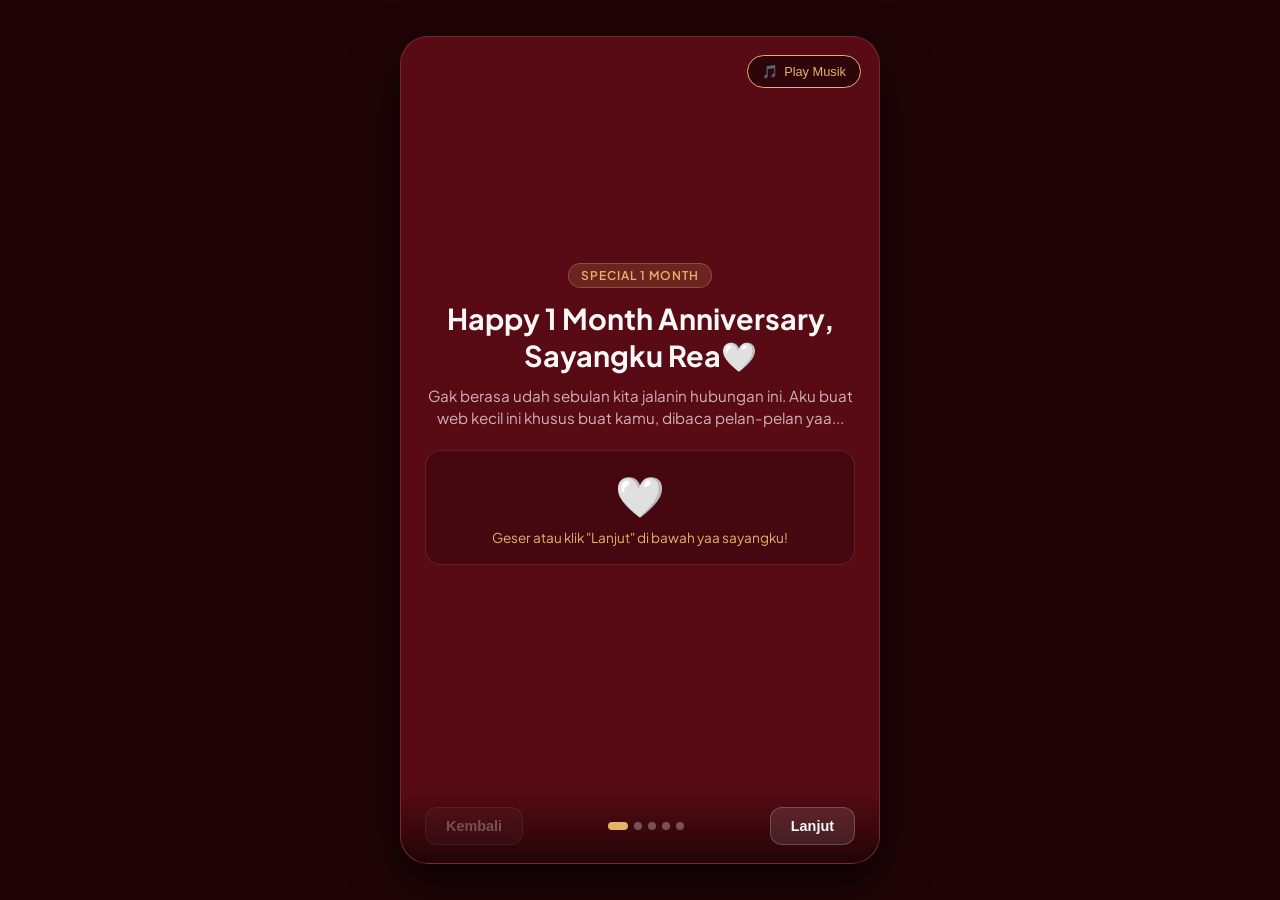
==== commit 13077b9a: "Add files via upload" ====
--- a/index.html/index.html
+++ b/index.html/index.html
@@ -20,7 +20,7 @@
     <div class="floating-hearts-bg" id="hearts-container"></div>
     <!-- AUDIO PEMBANTU (Ganti URL mp3 jika ada lagu kesukaan kalian) -->
     <audio id="bg-music" loop preload="auto">
-      <source src="ssstik.io_1792016127922.mp3" type="audio/mpeg">
+      <source src="ssstik.io_1792031070104.mp3" type="audio/mpeg">
     </audio>
 
     <!-- Tombol Musik -->
@@ -64,7 +64,7 @@
 
       <!-- SLIDE 3: ALBUM WANITA CANTIK -->
       <div class="slide" id="slide-3">
-        <div class="badge">Favorite Views</div>
+        <div class="badge">Pap favv bragga</div>
         <h1>Wanita Cantiknya Bragga🤍</h1>
         <p class="subtitle">Top four pap favv akuu🤍🤍🤍🤍.</p>
 
@@ -167,215 +167,3 @@
   <script src="script.js"></script>
 </body>
 </html>
-<!DOCTYPE html>
-<html lang="id">
-<head>
-  <meta charset="UTF-8" />
-  <meta name="viewport" content="width=device-width, initial-scale=1.0" />
-  <title>Happy 1st Month, Rea! ❤️</title>
-
-  <!-- Google Fonts -->
-  <link rel="preconnect" href="https://fonts.googleapis.com">
-  <link rel="preconnect" href="https://fonts.gstatic.com" crossorigin>
-  <link href="https://fonts.googleapis.com/css2?family=Caveat:wght@600;700&family=Plus+Jakarta+Sans:wght@400;500;600;700&display=swap" rel="stylesheet">
-
-  <link rel="stylesheet" href="style.css">
-</head>
-<body>
-
-  <div class="app-container">
-    <!-- Kontainer Love Melayang di Dalam Frame -->
-    <div class="floating-hearts-bg" id="hearts-container"></div>
-    
-    <!-- Audio Background -->
-    <audio id="bg-music" loop preload="auto">
-      <source src="https://assets.mixkit.co/music/preview/mixkit-a-very-happy-ukulele-1108.mp3" type="audio/mpeg">
-    </audio>
-
-    <!-- Tombol Play Musik -->
-    <button class="music-btn" id="music-toggle" onclick="toggleMusic()">
-      <span id="music-icon">🎵</span> <span id="music-text">Play Musik</span>
-    </button>
-
-    <!-- CONTAINER SLIDES -->
-    <div class="slides-wrapper">
-
-      <!-- SLIDE 1: WELCOME SCREEN (DILENGKAPI TOMBOL BUKA KUNCI) -->
-      <div class="slide active" id="slide-1">
-        <div class="badge">SPECIAL 1 MONTH</div>
-        <h1>Happy 1 Month Anniversary, Sayangku Rea 🤍</h1>
-        <p class="subtitle">Gak berasa udah sebulan kita jalanin hubungan ini. Masukin tanggal spesial kita dulu yuk buat buka isinya...</p>
-        
-        <div class="card-box lock-box" onclick="openLockModal()">
-          <div class="lock-icon" id="lock-icon-display">🔒</div>
-          <div class="lock-title" id="lock-status-text">Klik Untuk Buka Kunci</div>
-          <p style="font-size: 0.75rem; color: var(--accent-gold); margin-top: 4px;" id="lock-sub-text">Password: Tanggal jadian kita 😉</p>
-        </div>
-      </div>
-
-      <!-- SLIDE 2: PERJALANAN 30 HARI -->
-      <div class="slide" id="slide-2">
-        <div class="badge">REFLEKSI SINGKAT</div>
-        <h1>30 Hari Pertama Kita ✨</h1>
-        <p class="subtitle">Sebulan ini mungkin keliatannya singkat, tapi banyak banget cerita kecil yang bikin aku makin nyaman sama kamu, Rea.</p>
-
-        <div class="card-box">
-          <p style="font-size: 0.9rem; color: var(--text-light); line-height: 1.5;">
-            "Makasih ya udah mau sabar nemenin aku, nemenin ngobrol hal-hal random, sampai dengerin keluh kesah aku. Kamu itu bikin hari-hari aku jauh lebih berwarna."
-          </p>
-        </div>
-
-        <div class="card-box">
-          <p style="font-size: 0.9rem; color: var(--text-light); line-height: 1.5;">
-            "Semoga di bulan-bulan berikutnya kita makin kompak, makin terbuka, dan bisa lewati hal manis maupun sulit bareng-bareng."
-          </p>
-        </div>
-      </div>
-
-      <!-- SLIDE 3: ALBUM WANITA CANTIK -->
-      <div class="slide" id="slide-3">
-        <div class="badge">FAVORITE VIEWS</div>
-        <h1>Album Wanita Cantik 📸</h1>
-        <p class="subtitle">Kumpulan foto favorit kamu yang selalu sukses bikin aku senyum-senyum sendiri.</p>
-
-        <div class="polaroid-grid">
-          <div class="polaroid" style="--rot: -3deg;">
-            <img src="https://images.unsplash.com/photo-1534528741775-53994a69daeb?auto=format&fit=crop&w=400&q=80" alt="Foto Rea 1">
-            <div class="polaroid-caption">Cantik banget! 😍</div>
-          </div>
-
-          <div class="polaroid" style="--rot: 3deg;">
-            <img src="https://images.unsplash.com/photo-1517841905240-472988babdf9?auto=format&fit=crop&w=400&q=80" alt="Foto Rea 2">
-            <div class="polaroid-caption">Senyum favoritku ✨</div>
-          </div>
-
-          <div class="polaroid" style="--rot: -2deg;">
-            <img src="https://images.unsplash.com/photo-1524504388940-b1c1722653e1?auto=format&fit=crop&w=400&q=80" alt="Foto Rea 3">
-            <div class="polaroid-caption">Gemas selalu 🔥</div>
-          </div>
-
-          <div class="polaroid" style="--rot: 4deg;">
-            <img src="https://images.unsplash.com/photo-1494790108377-be9c29b29330?auto=format&fit=crop&w=400&q=80" alt="Foto Rea 4">
-            <div class="polaroid-caption">Moodbooster-ku 💕</div>
-          </div>
-        </div>
-      </div>
-
-      <!-- SLIDE 4: HAL KECIL YANG BIKIN SAYANG -->
-      <div class="slide" id="slide-4">
-        <div class="badge">THINGS I LOVE</div>
-        <h1>Hal Kecil tentang Kamu 💭</h1>
-        <p class="subtitle">Beberapa hal dari kamu yang tanpa kamu sadari selalu bikin aku bersyukur punya kamu.</p>
-
-        <div class="checklist">
-          <div class="check-item">
-            <span class="check-icon">🤍</span>
-            <span>Cara kamu perhatian sama hal-hal sepele.</span>
-          </div>
-          <div class="check-item">
-            <span class="check-icon">🤍</span>
-            <span>Ketawa kamu pas lagi cerita hal lucu.</span>
-          </div>
-          <div class="check-item">
-            <span class="check-icon">🤍</span>
-            <span>Momen pas kamu lagi ngambek tipis tapi gemes.</span>
-          </div>
-          <div class="check-item">
-            <span class="check-icon">🤍</span>
-            <span>Sikap kamu yang selalu berusaha ngertiin aku.</span>
-          </div>
-        </div>
-      </div>
-
-      <!-- SLIDE 5: SURAT DIGITAL & WhatsApp -->
-      <div class="slide" id="slide-5">
-        <div class="badge">LETTER FOR YOU</div>
-        <h1>Pesan Khusus Buat Kamu ✉️</h1>
-        <p class="subtitle">Klik amplop di bawah ini untuk buka surat kecil dari aku ya!</p>
-
-        <div class="envelope-wrapper" onclick="openLetter()">
-          <div class="envelope">
-            <div style="font-size: 2.5rem; margin-bottom: 8px;">💌</div>
-            <div style="font-weight: 700; color: var(--accent-gold); font-size: 1rem;">Klik Untuk Buka Surat</div>
-            <div style="font-size: 0.75rem; color: var(--text-muted); margin-top: 4px;">Khusus dibuka oleh Rea</div>
-          </div>
-        </div>
-
-        <a href="https://wa.me/?text=Makasih%20ya%20buat%20websitenya,%20happy%201%20month%20anniversary%20juga%20sayang!%20❤️" target="_blank" class="btn-wa">
-          <span>💬</span> Balas Pesan ke WhatsApp
-        </a>
-      </div>
-
-    </div>
-
-    <!-- POPUP MODAL UNTUK MASUKIN TANGGAL JADIAN -->
-    <div class="lock-modal" id="lock-modal">
-      <div class="lock-modal-content">
-        <h3>Tanggal Berapa Kita Jadian? 🔑</h3>
-        <p>Pilih tanggal, bulan, dan tahun pas kita resmi jadian yaa!</p>
-
-        <div class="date-inputs">
-          <select id="date-day">
-            <option value="">Tgl</option>
-            <!-- Diisi lewat JS / manual -->
-          </select>
-          <select id="date-month">
-            <option value="">Bulan</option>
-            <option value="01">Januari</option>
-            <option value="02">Februari</option>
-            <option value="03">Maret</option>
-            <option value="04">April</option>
-            <option value="05">Mei</option>
-            <option value="06">Juni</option>
-            <option value="07">Juli</option>
-            <option value="08">Agustus</option>
-            <option value="09">September</option>
-            <option value="10">Oktober</option>
-            <option value="11">November</option>
-            <option value="12">Desember</option>
-          </select>
-          <select id="date-year">
-            <option value="">Tahun</option>
-            <option value="2025">2025</option>
-            <option value="2026">2026</option>
-          </select>
-        </div>
-
-        <div class="error-msg" id="lock-error-msg">Tanggalnya salah nih sayang, coba ingat-ingat lagi! 😜</div>
-
-        <button class="btn-unlock" onclick="checkDatePasscode()">Buka Kunci ❤️</button>
-      </div>
-    </div>
-
-    <!-- POPUP SURAT -->
-    <div class="letter-popup" id="letter-modal">
-      <div class="letter-content">
-        <h2>Dear Rea... 🤍</h2>
-        <p>Happy 1 month anniversary yaa!</p>
-        <p>Honestly, gak kerasa banget udah one month kita jalanin hubungan ini bareng-bareng. Thank you so much ya udah hadir dan bawa vibrant colors baru di hari-hari aku.</p>
-        <p>Even though kita masih sama-sama learning and adapting, aku happy banget bisa lewati the process ini bareng kamu. Makasih ya udah selalu patient, nemenin ngobrol random, dan bikin aku ngerasa super comfy.</p>
-        <p>Semoga kedepannya kita makin solid, makin connect, dan bisa terus bareng-bareng ya. Love you!</p>
-        <button class="close-letter-btn" onclick="closeLetter()">Tutup Surat</button>
-      </div>
-    </div>
-
-    <!-- NAVIGASI BOTTOM BAR -->
-    <div class="nav-bar">
-      <button class="btn-nav" id="btn-prev" onclick="changeSlide(-1)" disabled>Kembali</button>
-      
-      <div class="dots-indicator" id="dots-container">
-        <div class="dot active"></div>
-        <div class="dot"></div>
-        <div class="dot"></div>
-        <div class="dot"></div>
-        <div class="dot"></div>
-      </div>
-
-      <button class="btn-nav" id="btn-next" onclick="changeSlide(1)" id="next-btn-nav" disabled>Lanjut</button>
-    </div>
-
-  </div>
-
-  <script src="script.js"></script>
-</body>
-</html>
--- a/index.html/style.css
+++ b/index.html/style.css
@@ -35,7 +35,7 @@
 .floating-hearts-bg {
   position: absolute;
   top: 0; left: 0; width: 100%; height: 100%;
-  pointer-events: none;
+  pointer-events: none !important;
   overflow: hidden;
   z-index: 1;
 }
@@ -395,492 +395,20 @@
   cursor: pointer;
 }
 
-/* Tombol WhatsApp */
-.btn-wa {
-  background: #25D366;
-  color: #fff;
-  text-decoration: none;
-  padding: 12px 20px;
-  border-radius: 12px;
-  font-weight: 600;
-  font-size: 0.9rem;
-  display: inline-flex;
-  align-items: center;
-  gap: 8px;
-  margin-top: 15px;
-  box-shadow: 0 4px 12px rgba(37, 211, 102, 0.3);
-}
-:root {
-  --bg-dark: #2A0409;
-  --maroon-main: #4A0811;
-  --maroon-card: #35050C;
-  --maroon-light: #6E0F1D;
-  --accent-gold: #E5B26A;
-  --text-light: #FDF8F8;
-  --text-muted: #D1B2B5;
-  --font-sans: 'Plus Jakarta Sans', sans-serif;
-  --font-hand: 'Caveat', cursive;
-}
-
-* {
-  box-sizing: border-box;
-  margin: 0;
-  padding: 0;
-}
-
-body {
-  background-color: var(--bg-dark);
-  color: var(--text-light);
-  font-family: var(--font-sans);
-  min-height: 100vh;
-  display: flex;
-  justify-content: center;
-  align-items: center;
-  overflow-x: hidden;
-  position: relative;
-}
-
-/* Animasi Love Terbang di Dalam Frame */
-.floating-hearts-bg {
-  position: absolute;
-  top: 0;
-  left: 0;
-  width: 100%;
-  height: 100%;
-  pointer-events: none;
-  overflow: hidden;
-  z-index: 1;
-}
-
-.floating-heart {
-  position: absolute;
-  bottom: -40px;
-  color: rgba(255, 255, 255, 0.4);
-  font-size: 20px;
-  user-select: none;
-  animation: floatUp linear forwards;
-}
-
-@keyframes floatUp {
-  0% {
-    transform: translateY(0) scale(0.8) rotate(0deg);
-    opacity: 0;
-  }
-  15% {
-    opacity: 0.7;
-  }
-  85% {
-    opacity: 0.7;
-  }
-  100% {
-    transform: translateY(-110vh) scale(1.3) rotate(360deg);
-    opacity: 0;
-  }
-}
-
-/* App Box Container */
-.app-container {
-  width: 100%;
-  max-width: 480px;
-  height: 100vh;
-  max-height: 860px;
-  background: var(--maroon-main);
-  box-shadow: 0 20px 50px rgba(0, 0, 0, 0.7);
-  position: relative;
-  display: flex;
-  flex-direction: column;
-  overflow: hidden;
-  z-index: 1;
-}
-
-@media (min-width: 500px) {
-  .app-container {
-    border-radius: 28px;
-    height: 92vh;
-    border: 1px solid rgba(229, 178, 106, 0.25);
-  }
-}
-
-/* Music Button */
-.music-btn {
-  position: absolute;
-  top: 18px;
-  right: 18px;
-  z-index: 100;
-  background: rgba(31, 4, 7, 0.75);
-  border: 1px solid var(--accent-gold);
-  color: var(--accent-gold);
-  padding: 8px 14px;
-  border-radius: 20px;
-  font-size: 0.8rem;
-  cursor: pointer;
-  display: flex;
-  align-items: center;
-  gap: 6px;
-  backdrop-filter: blur(8px);
-}
-
-/* Slides */
-.slides-wrapper {
-  flex: 1;
-  position: relative;
-  width: 100%;
-  height: 100%;
-}
-
-.slide {
-  position: absolute;
-  top: 0; left: 0;
-  width: 100%; height: 100%;
-  padding: 30px 24px 90px 24px;
-  display: flex;
-  flex-direction: column;
-  justify-content: center;
-  align-items: center;
-  text-align: center;
-  opacity: 0;
-  visibility: hidden;
-  transition: all 0.5s cubic-bezier(0.4, 0, 0.2, 1);
-  transform: translateY(20px);
-  overflow-y: auto;
-}
-
-.slide.active {
-  opacity: 1;
-  visibility: visible;
-  transform: translateY(0);
-}
-
-/* Lock Box */
+/* Pastikan lock-box berada di atas layer background dan pointer-nya aktif */
 .lock-box {
   text-align: center;
-  background: rgba(0, 0, 0, 0.3);
-  cursor: pointer;
+  background: rgba(0, 0, 0, 0.35);
+  cursor: pointer !important; /* <--- Tambahkan baris ini */
   border: 1px dashed var(--accent-gold);
   transition: all 0.3s ease;
-}
-
-.lock-box:hover {
-  background: rgba(229, 178, 106, 0.1);
-  transform: scale(1.02);
-}
-
-.lock-icon {
-  font-size: 2.2rem;
-  margin-bottom: 6px;
-}
-
-.lock-title {
-  font-weight: 700;
-  color: #fff;
-  font-size: 0.95rem;
-}
-
-/* Lock Modal */
-.lock-modal {
-  position: absolute;
-  top: 0; left: 0; width: 100%; height: 100%;
-  background: rgba(20, 2, 5, 0.9);
-  backdrop-filter: blur(8px);
-  z-index: 150;
-  display: flex;
-  justify-content: center;
-  align-items: center;
-  padding: 20px;
-  opacity: 0;
+  user-select: none;
+  position: relative;
+  z-index: 10; /* <--- Tambahkan baris ini */
+}
+
+/* Matikan pointer pada teks/ikon di dalam lock-box agar klik langsung kena box-nya */
+.lock-icon, .lock-title {
   pointer-events: none;
-  transition: all 0.3s ease;
-}
-
-.lock-modal.show {
-  opacity: 1;
-  pointer-events: auto;
-}
-
-.lock-modal-content {
-  background: var(--maroon-card);
-  border: 1px solid var(--accent-gold);
-  padding: 24px;
-  border-radius: 20px;
-  width: 100%;
-  max-width: 360px;
-  text-align: center;
-  box-shadow: 0 10px 30px rgba(0, 0, 0, 0.8);
-}
-
-.lock-modal-content h3 {
-  font-size: 1.1rem;
-  color: var(--text-light);
-  margin-bottom: 6px;
-}
-
-.lock-modal-content p {
-  font-size: 0.82rem;
-  color: var(--text-muted);
-  margin-bottom: 18px;
-}
-
-.date-inputs {
-  display: flex;
-  gap: 8px;
-  justify-content: center;
-  margin-bottom: 12px;
-}
-
-.date-inputs select {
-  background: rgba(0, 0, 0, 0.4);
-  color: var(--accent-gold);
-  border: 1px solid rgba(229, 178, 106, 0.4);
-  padding: 10px 8px;
-  border-radius: 10px;
-  font-size: 0.85rem;
-  font-weight: 600;
-  outline: none;
-  cursor: pointer;
-}
-
-.error-msg {
-  color: #FF6B6B;
-  font-size: 0.78rem;
-  margin-bottom: 12px;
-  display: none;
-}
-
-.btn-unlock {
-  background: var(--accent-gold);
-  color: var(--bg-dark);
-  border: none;
-  width: 100%;
-  padding: 12px;
-  border-radius: 12px;
-  font-weight: 700;
-  font-size: 0.9rem;
-  cursor: pointer;
-  transition: transform 0.2s ease;
-}
-
-.btn-unlock:hover {
-  transform: scale(1.02);
-}
-
-/* Navigasi Bar Bawah */
-.nav-bar {
-  position: absolute;
-  bottom: 0; left: 0; width: 100%;
-  padding: 18px 24px;
-  display: flex;
-  justify-content: space-between;
-  align-items: center;
-  background: linear-gradient(to top, rgba(35, 4, 8, 0.95), transparent);
-  z-index: 10;
-}
-
-.btn-nav {
-  background: rgba(255, 255, 255, 0.1);
-  color: var(--text-light);
-  border: 1px solid rgba(255, 255, 255, 0.2);
-  padding: 10px 20px;
-  border-radius: 12px;
-  font-weight: 600;
-  font-size: 0.9rem;
-  cursor: pointer;
-}
-
-.btn-nav:hover:not(:disabled) {
-  background: var(--accent-gold);
-  color: var(--bg-dark);
-}
-
-.btn-nav:disabled {
-  opacity: 0.3;
-  cursor: not-allowed;
-}
-
-.dots-indicator {
-  display: flex;
-  gap: 6px;
-}
-
-.dot {
-  width: 8px;
-  height: 8px;
-  border-radius: 50%;
-  background: rgba(255, 255, 255, 0.3);
-}
-
-.dot.active {
-  background: var(--accent-gold);
-  width: 20px;
-  border-radius: 10px;
-}
-
-/* Elements */
-.badge {
-  background: rgba(229, 178, 106, 0.15);
-  color: var(--accent-gold);
-  border: 1px solid rgba(229, 178, 106, 0.3);
-  padding: 6px 14px;
-  border-radius: 20px;
-  font-size: 0.75rem;
-  font-weight: 600;
-  letter-spacing: 1px;
-  margin-bottom: 14px;
-}
-
-h1 {
-  font-size: 1.8rem;
-  font-weight: 700;
-  color: var(--text-light);
-  margin-bottom: 12px;
-  line-height: 1.3;
-}
-
-p.subtitle {
-  color: var(--text-muted);
-  font-size: 0.95rem;
-  line-height: 1.5;
-  margin-bottom: 20px;
-}
-
-.card-box {
-  background: var(--maroon-card);
-  border: 1px solid rgba(229, 178, 106, 0.15);
-  border-radius: 16px;
-  padding: 18px;
-  width: 100%;
-  margin-bottom: 12px;
-  text-align: left;
-}
-
-.polaroid-grid {
-  display: grid;
-  grid-template-columns: 1fr 1fr;
-  gap: 12px;
-  width: 100%;
-}
-
-.polaroid {
-  background: #FFFFFF;
-  padding: 8px 8px 12px 8px;
-  border-radius: 6px;
-  transform: rotate(var(--rot));
-  box-shadow: 0 8px 16px rgba(0,0,0,0.4);
-}
-
-.polaroid img {
-  width: 100%;
-  height: 120px;
-  object-fit: cover;
-  border-radius: 4px;
-}
-
-.polaroid-caption {
-  color: #222;
-  font-family: var(--font-hand);
-  font-size: 1.1rem;
-  margin-top: 6px;
-}
-
-.checklist {
-  display: flex;
-  flex-direction: column;
-  gap: 10px;
-  width: 100%;
-}
-
-.check-item {
-  display: flex;
-  align-items: center;
-  gap: 12px;
-  background: rgba(0, 0, 0, 0.25);
-  padding: 12px 14px;
-  border-radius: 12px;
-  font-size: 0.9rem;
-  text-align: left;
-}
-
-.envelope-wrapper {
-  width: 100%;
-  max-width: 280px;
-  margin: 15px auto;
-  cursor: pointer;
-}
-
-.envelope {
-  background: var(--maroon-light);
-  border: 2px dashed var(--accent-gold);
-  border-radius: 16px;
-  padding: 24px;
-}
-
-.letter-popup {
-  position: fixed;
-  top: 0; left: 0; width: 100%; height: 100%;
-  background: rgba(0, 0, 0, 0.85);
-  backdrop-filter: blur(5px);
-  z-index: 200;
-  display: flex;
-  justify-content: center;
-  align-items: center;
-  padding: 20px;
-  opacity: 0;
-  pointer-events: none;
-  transition: all 0.3s ease;
-}
-
-.letter-popup.show {
-  opacity: 1;
-  pointer-events: auto;
-}
-
-.letter-content {
-  background: #FFFBF5;
-  color: #333;
-  padding: 24px;
-  border-radius: 20px;
-  max-width: 400px;
-  width: 100%;
-  max-height: 80vh;
-  overflow-y: auto;
-  text-align: left;
-}
-
-.letter-content h2 {
-  font-family: var(--font-hand);
-  font-size: 2rem;
-  color: var(--maroon-main);
-  margin-bottom: 12px;
-}
-
-.letter-content p {
-  font-size: 0.95rem;
-  line-height: 1.6;
-  color: #444;
-  margin-bottom: 12px;
-}
-
-.close-letter-btn {
-  margin-top: 15px;
-  width: 100%;
-  background: var(--maroon-main);
-  color: #fff;
-  border: none;
-  padding: 12px;
-  border-radius: 10px;
-  font-weight: 600;
-  cursor: pointer;
-}
-
-.btn-wa {
-  background: #25D366;
-  color: #fff;
-  text-decoration: none;
-  padding: 12px 20px;
-  border-radius: 12px;
-  font-weight: 600;
-  font-size: 0.9rem;
-  display: inline-flex;
-  align-items: center;
-  gap: 8px;
-  margin-top: 15px;
-}+}
+
